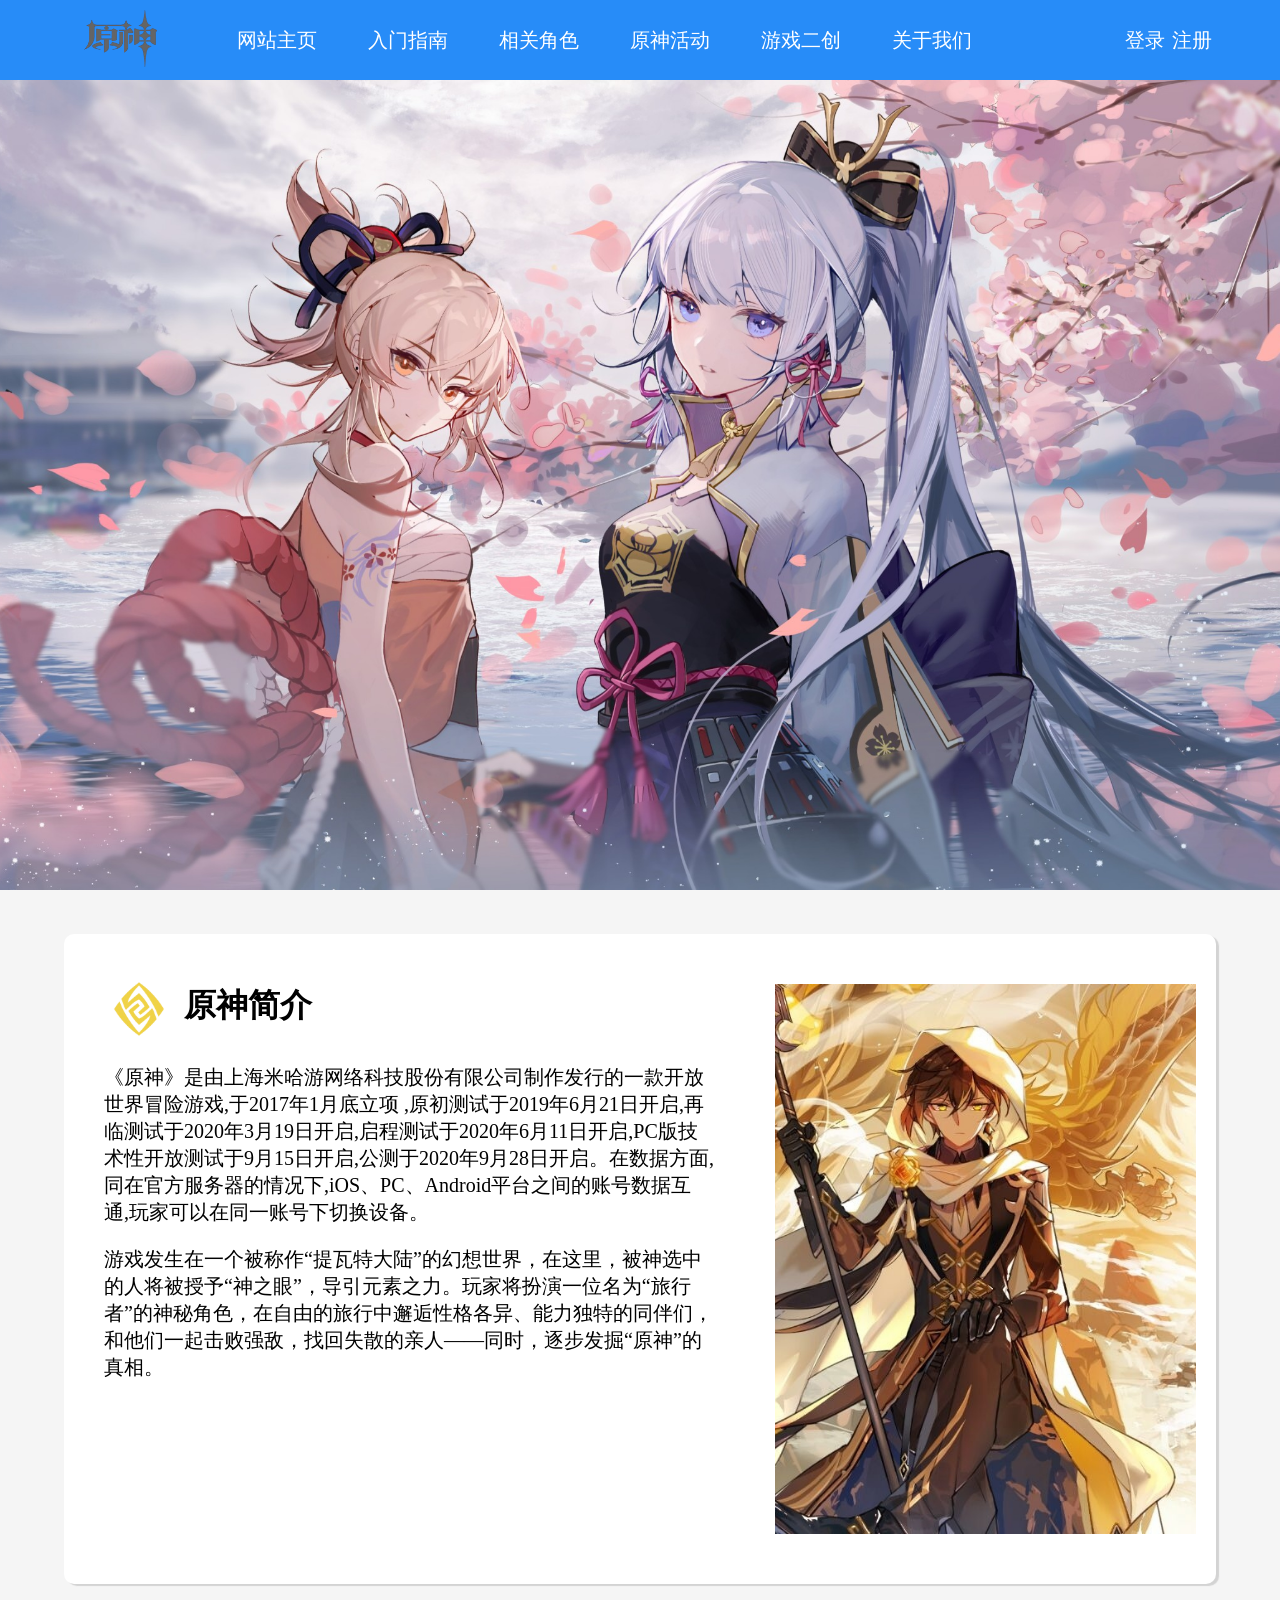
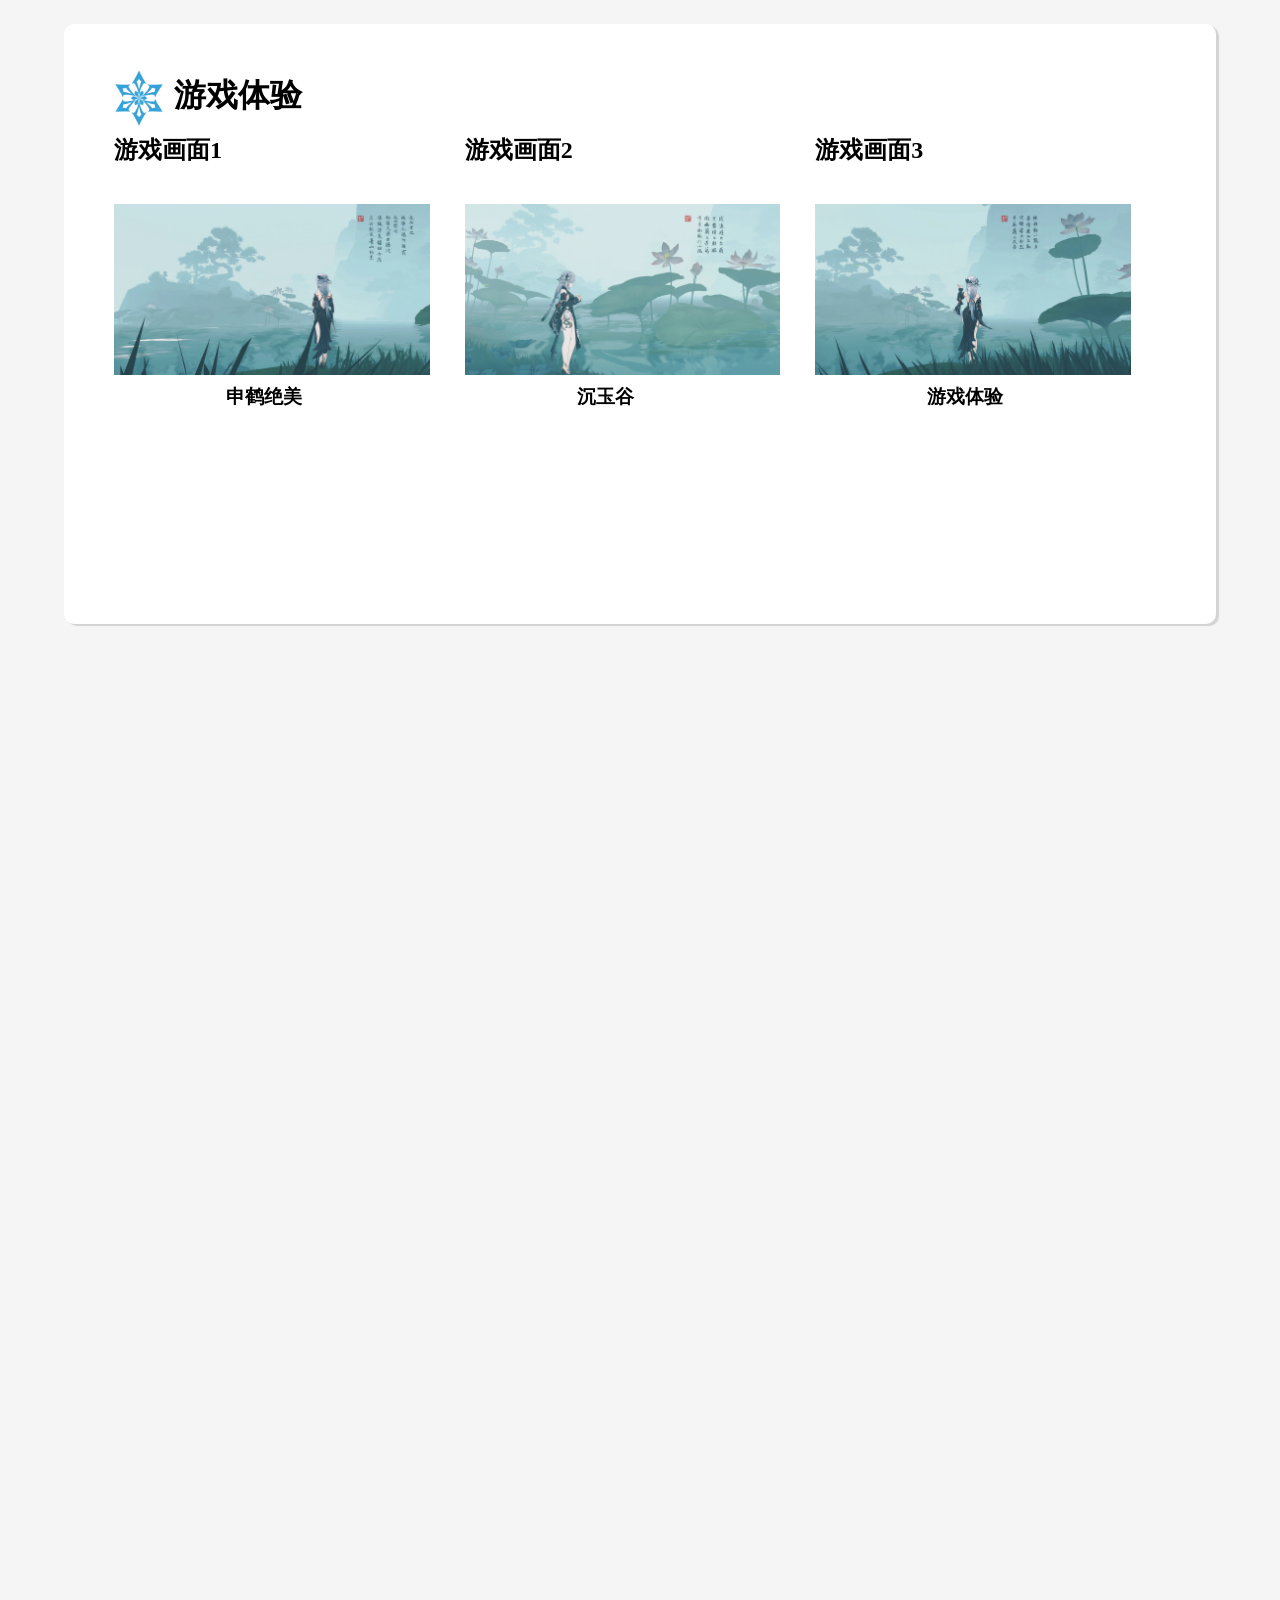
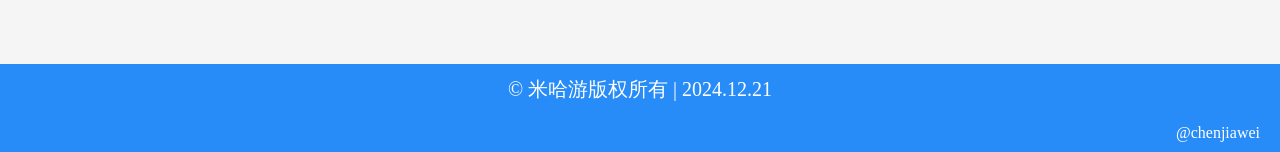
==== index.html @ f4137ec7 "Add files via upload" ====
<!DOCTYPE html>
<html lang="en">
    <head>
        <meta charset="UTF-8">
        <meta name="viewport" content="width=device-width, initial-scale=1.0">
        <title>Document</title>
        <link rel="stylesheet" href="style.css">
    </head>
    <body>
        <div class="navs">
            <img src="images/logo.png" alt="原神logo" class="logo">
            <div class="menus">
                <a href>网站主页</a>
                <a href>入门指南</a>
                <a href>相关角色</a>
                <a href>原神活动</a>
                <a href>游戏二创</a>
                <a href>关于我们</a>
            </div>
            <div class="logins">
                <a href>登录</a>
                <a href>注册</a>
            </div>
        </div>

        <img src="images/banner.jpeg" alt class="banner">

        <div class="jianjie">
            <div class="msgs">
                <h1><img src="images/yuansu yan.png" alt
                        class="yuansu"><span>原神简介</span></h1>
                <p>《原神》是由上海米哈游网络科技股份有限公司制作发行的一款开放世界冒险游戏,于2017年1月底立项
                    ,原初测试于2019年6月21日开启,再临测试于2020年3月19日开启,启程测试于2020年6月11日开启,PC版技术性开放测试于9月15日开启,公测于2020年9月28日开启。在数据方面,同在官方服务器的情况下,iOS、PC、Android平台之间的账号数据互通,玩家可以在同一账号下切换设备。</p>
                <p>游戏发生在一个被称作“提瓦特大陆”的幻想世界，在这里，被神选中的人将被授予“神之眼”，导引元素之力。玩家将扮演一位名为“旅行者”的神秘角色，在自由的旅行中邂逅性格各异、能力独特的同伴们，和他们一起击败强敌，找回失散的亲人——同时，逐步发掘“原神”的真相。</p>
            </div>
            <img src="images/banner.jpg" alt class="banner2">
        </div>

        <div class="jietu">
            <div class="msgs">
                <h1><img src="images/yuansu bing.png" alt="" class="yuansu"><span>游戏体验</span></h1>
                <div class="games">
                    <li>
                        <img src="images/games(1).png" alt>
                        <h2>游戏画面1</h2>
                        <h3>申鹤绝美</h3>
                    </li>
                    <li>
                        <img src="images/games(2).png" alt>
                        <h2>游戏画面2</h2>
                        <h3>沉玉谷</h3>
                    </li>
                    <li>
                        <img src="images/games(3).png" alt>
                        <h2>游戏画面3</h2>
                        <h3>游戏体验</h3>
                    </li>
                </div>
            </div>
        </div>

        <div class="mains">
        </div>

        <div class="footer">
            <p1>© 米哈游版权所有 | 2024.12.21</p1>
            <p2>@chenjiawei</p2>
        </div>
    </body>
</html>
---- style.css ----
*{
    padding:0;
    margin:0;
    box-sizing:border-box;;
}

body{
    background-color: whitesmoke;
}

.navs,.footer{
    background-color:rgb(39, 140, 248);
    width:100%;
}

.navs{
    height:80px;
    line-height:80px;
    padding:0px 5%;
    font-size:20px;
}

.navs .menus,.navs .logo{
    float:left;
}

.navs .logo{
    width:120px;
}

.navs .menus{
    width:70%;
    height:100%;
    margin-left:30px;
}

a{
    height:100%;
    text-align: center;
    text-decoration: none;
    color:#fff;
}

.navs .menus a{
    width:calc(100%/6.4);
    display:inline-block;

}

.navs .logins{
    width:8%;
    float:right;
}

.navs .logins a{
    width:calc(100%/2.2);
    display:inline-block;
}

.mains{
    width:100%;
    height:1000px;
}

img{
    object-fit: cover;/*让图片伸展开来，不会错乱*/
}

.banner{
    width:100%;
    height:90vh;
}

.footer p1{
    height:50px;
    line-height:10px;
    font-size: 20px;
    color:white;
    display:flex;
    align-items: center;
    justify-content: center;
}

.footer p2{
    color:white;
    display:flex;
    align-items:center;
    justify-content:flex-end;
    padding:10px;
    margin-right: 10px;
}

.jianjie{
    width:90%;
    height: 650px;
    background-color:white;
    margin:40px 5%;
    box-shadow:3px 2px 1px lightgray;
    border-radius: 10px;
}

.jianjie .msgs{
    width:60%;
    height: 100%;
    float:left;
    padding:40px;
}

.jianjie .msgs p{
    font-size:20px;
    margin:20px 0px;
}

.yuansu{
    width:70px;
    vertical-align: middle;/*垂直对齐*/
}

.jianjie span{
    margin-left:10px;
}

.jianjie img.banner2{
    width:40%;
    height: 100%;
    float:right;
    padding:50px 20px;
}

.jietu{
    width:90%;
    height: 600px;
    background-color:white;
    margin:40px 5%;
    box-shadow:3px 2px 1px lightgray;
    border-radius: 10px;
}

.games li{
    list-style:none;
    width: calc(100%/3);
    
}

.games{
    width:100%;
    height:auto;
    padding:50px;
    display:flex;
    justify-content: space-around;
}

.jietu .msgs h1{
    padding:40px;
}

.games li img{

    width: 90%;
    height: 80%;
    display: inline-block;/*移动方向*/
    transform:translateY(-20px);/*y轴 正为下，负为上*/
}

.games li h2{
    display:inline-block;
    transform: translateY(-265px);
}

.games li h3{
    display:inline-block;
    transform: translateY(-20px);
    align-items: center;
}
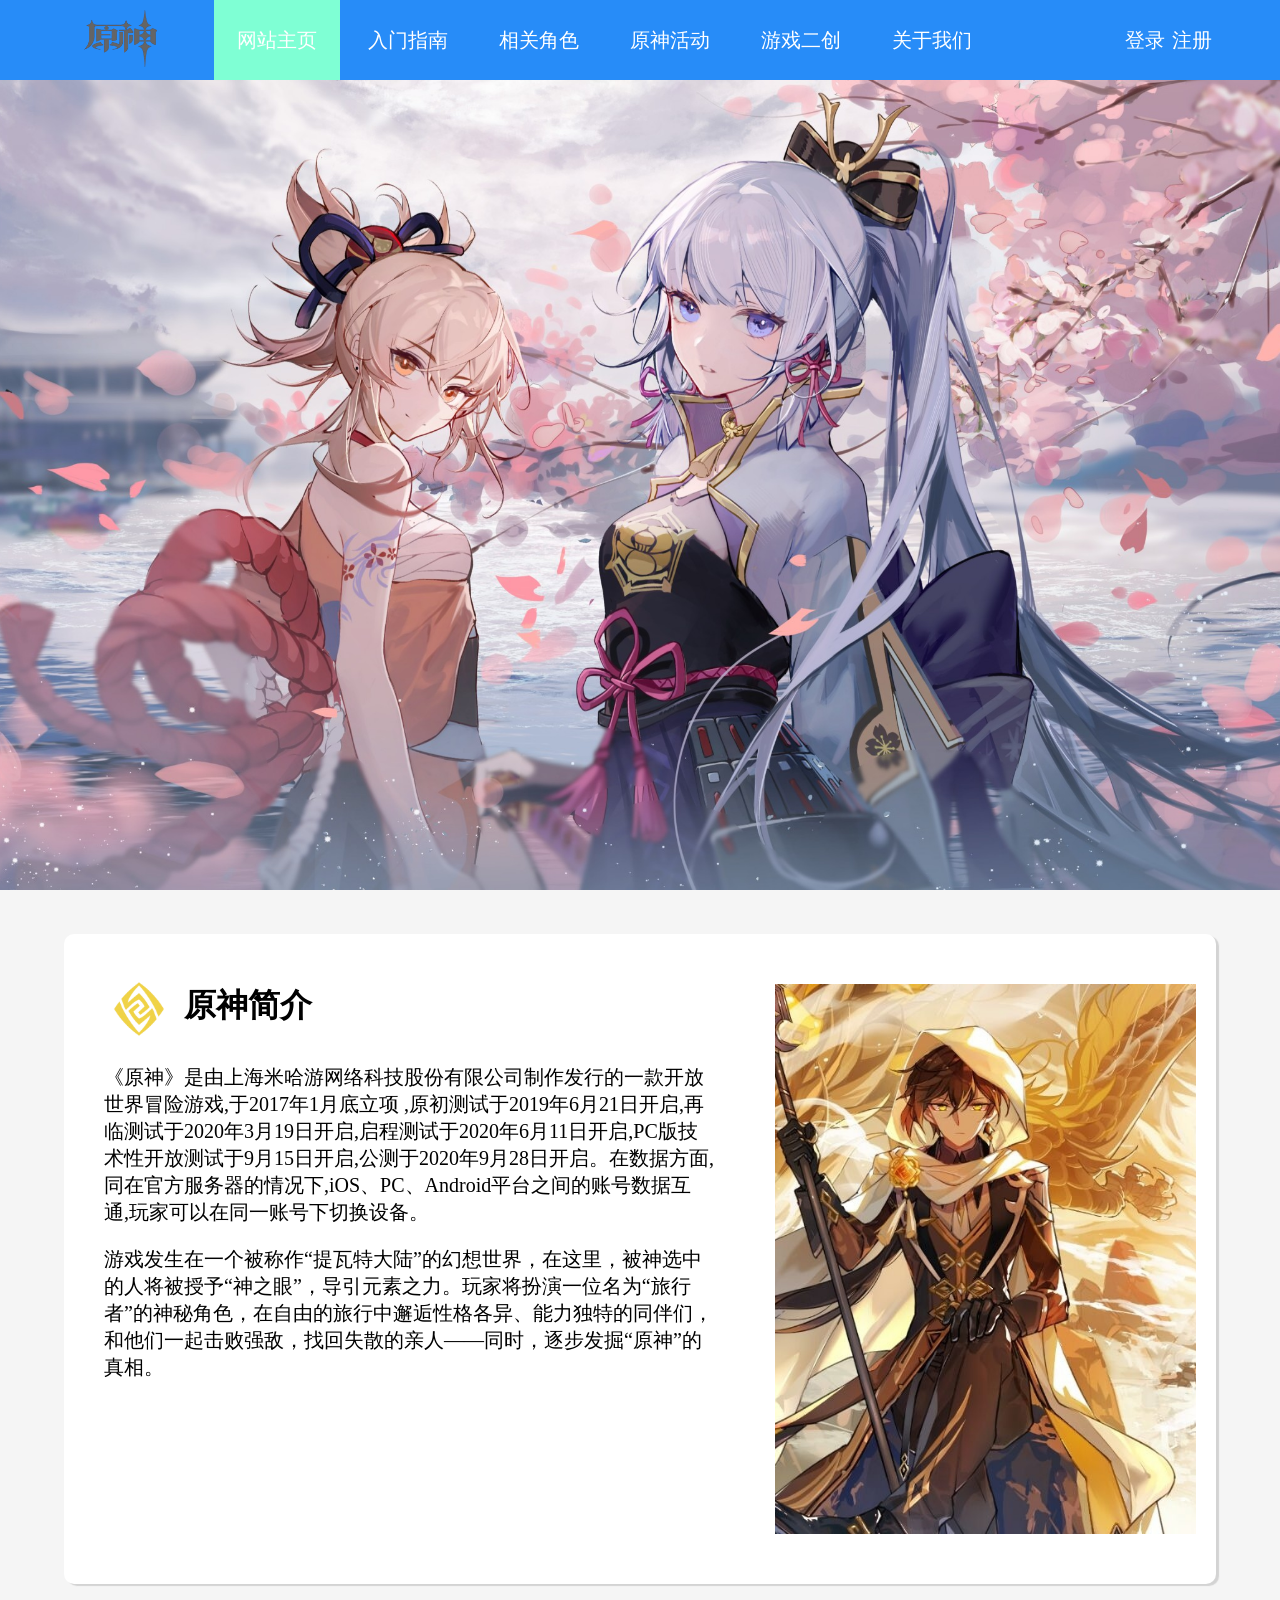
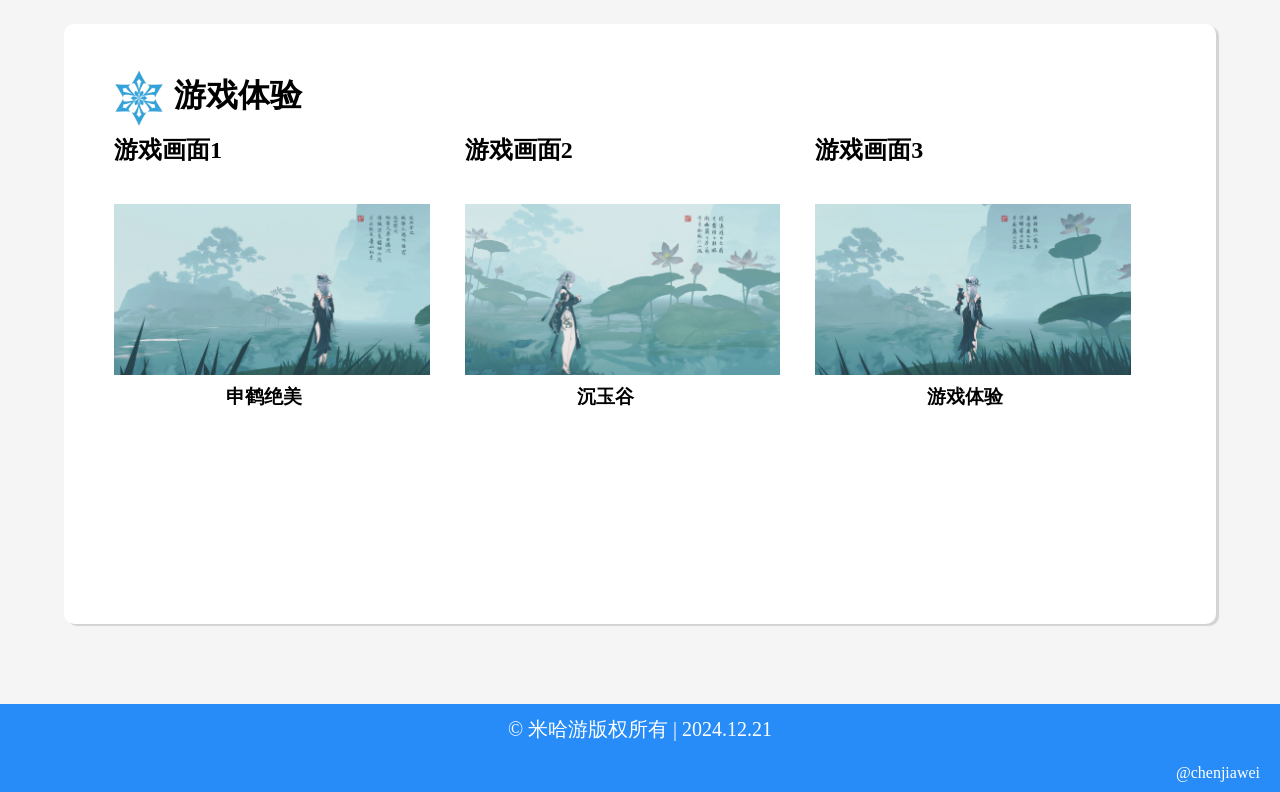
==== commit f551a750: "Add files via upload" ====
--- a/index.html
+++ b/index.html
@@ -3,8 +3,94 @@
     <head>
         <meta charset="UTF-8">
         <meta name="viewport" content="width=device-width, initial-scale=1.0">
-        <title>Document</title>
+        <title>原神-原神首页</title>
         <link rel="stylesheet" href="style.css">
+        <link rel="shortcut icon" href="images/tubiao.jpg" type="images/x-icon">
+    <style>
+    .jianjie{
+        width:90%;
+        height: 650px;
+        background-color:white;
+        margin:40px 5%;
+        box-shadow:3px 2px 1px lightgray;
+        border-radius: 10px;
+    }
+    .jianjie .msgs{
+        width:60%;
+        height: 100%;
+        float:left;
+        padding:40px;
+    }
+    .jianjie .msgs p{
+        font-size:20px;
+        margin:20px 0px;
+    }
+    .yuansu{
+        width:70px;
+        vertical-align: middle;/*垂直对齐*/
+    }
+
+    .jianjie span{
+        margin-left:10px;
+    }
+
+    .jianjie img.banner2{
+        width:40%;
+        height: 100%;
+        float:right;
+        padding:50px 20px;
+    }
+
+    .jietu{
+        width:90%;
+        height: 600px;
+        background-color:white;
+        margin:40px 5%;
+        box-shadow:3px 2px 1px lightgray;
+        border-radius: 10px;
+    }
+
+    .games li{
+        list-style:none;
+        width: calc(100%/3);
+    
+    }
+
+    .games{
+        width:100%;
+        height:auto;
+        padding:50px;
+        display:flex;
+        justify-content: space-around;
+    }
+
+    .jietu .msgs h1{
+        padding:40px;
+    }
+
+    .games li img{
+
+        width: 90%;
+        height: 80%;
+        display: inline-block;/*移动方向*/
+        transform:translateY(-20px);/*y轴 正为下，负为上*/
+    }
+
+    .games li h2{
+        display:inline-block;
+        transform: translateY(-265px);
+    }
+
+    .games li h3{
+        display:inline-block;
+        transform: translateY(-20px);
+        align-items: center;
+    }
+
+    .menus a:nth-child(1){
+        background-color:aquamarine;
+    }
+    </style>
     </head>
     <body>
         <div class="navs">
@@ -27,8 +113,7 @@
 
         <div class="jianjie">
             <div class="msgs">
-                <h1><img src="images/yuansu yan.png" alt
-                        class="yuansu"><span>原神简介</span></h1>
+                <h1><img src="images/yuansu yan.png" alt="" class="yuansu"><span>原神简介</span></h1>
                 <p>《原神》是由上海米哈游网络科技股份有限公司制作发行的一款开放世界冒险游戏,于2017年1月底立项
                     ,原初测试于2019年6月21日开启,再临测试于2020年3月19日开启,启程测试于2020年6月11日开启,PC版技术性开放测试于9月15日开启,公测于2020年9月28日开启。在数据方面,同在官方服务器的情况下,iOS、PC、Android平台之间的账号数据互通,玩家可以在同一账号下切换设备。</p>
                 <p>游戏发生在一个被称作“提瓦特大陆”的幻想世界，在这里，被神选中的人将被授予“神之眼”，导引元素之力。玩家将扮演一位名为“旅行者”的神秘角色，在自由的旅行中邂逅性格各异、能力独特的同伴们，和他们一起击败强敌，找回失散的亲人——同时，逐步发掘“原神”的真相。</p>
--- a/style.css
+++ b/style.css
@@ -59,7 +59,8 @@
 
 .mains{
     width:100%;
-    height:1000px;
+    height:100%;
+    padding:20px;
 }
 
 img{
@@ -89,86 +90,3 @@
     padding:10px;
     margin-right: 10px;
 }
-
-.jianjie{
-    width:90%;
-    height: 650px;
-    background-color:white;
-    margin:40px 5%;
-    box-shadow:3px 2px 1px lightgray;
-    border-radius: 10px;
-}
-
-.jianjie .msgs{
-    width:60%;
-    height: 100%;
-    float:left;
-    padding:40px;
-}
-
-.jianjie .msgs p{
-    font-size:20px;
-    margin:20px 0px;
-}
-
-.yuansu{
-    width:70px;
-    vertical-align: middle;/*垂直对齐*/
-}
-
-.jianjie span{
-    margin-left:10px;
-}
-
-.jianjie img.banner2{
-    width:40%;
-    height: 100%;
-    float:right;
-    padding:50px 20px;
-}
-
-.jietu{
-    width:90%;
-    height: 600px;
-    background-color:white;
-    margin:40px 5%;
-    box-shadow:3px 2px 1px lightgray;
-    border-radius: 10px;
-}
-
-.games li{
-    list-style:none;
-    width: calc(100%/3);
-    
-}
-
-.games{
-    width:100%;
-    height:auto;
-    padding:50px;
-    display:flex;
-    justify-content: space-around;
-}
-
-.jietu .msgs h1{
-    padding:40px;
-}
-
-.games li img{
-
-    width: 90%;
-    height: 80%;
-    display: inline-block;/*移动方向*/
-    transform:translateY(-20px);/*y轴 正为下，负为上*/
-}
-
-.games li h2{
-    display:inline-block;
-    transform: translateY(-265px);
-}
-
-.games li h3{
-    display:inline-block;
-    transform: translateY(-20px);
-    align-items: center;
-}
